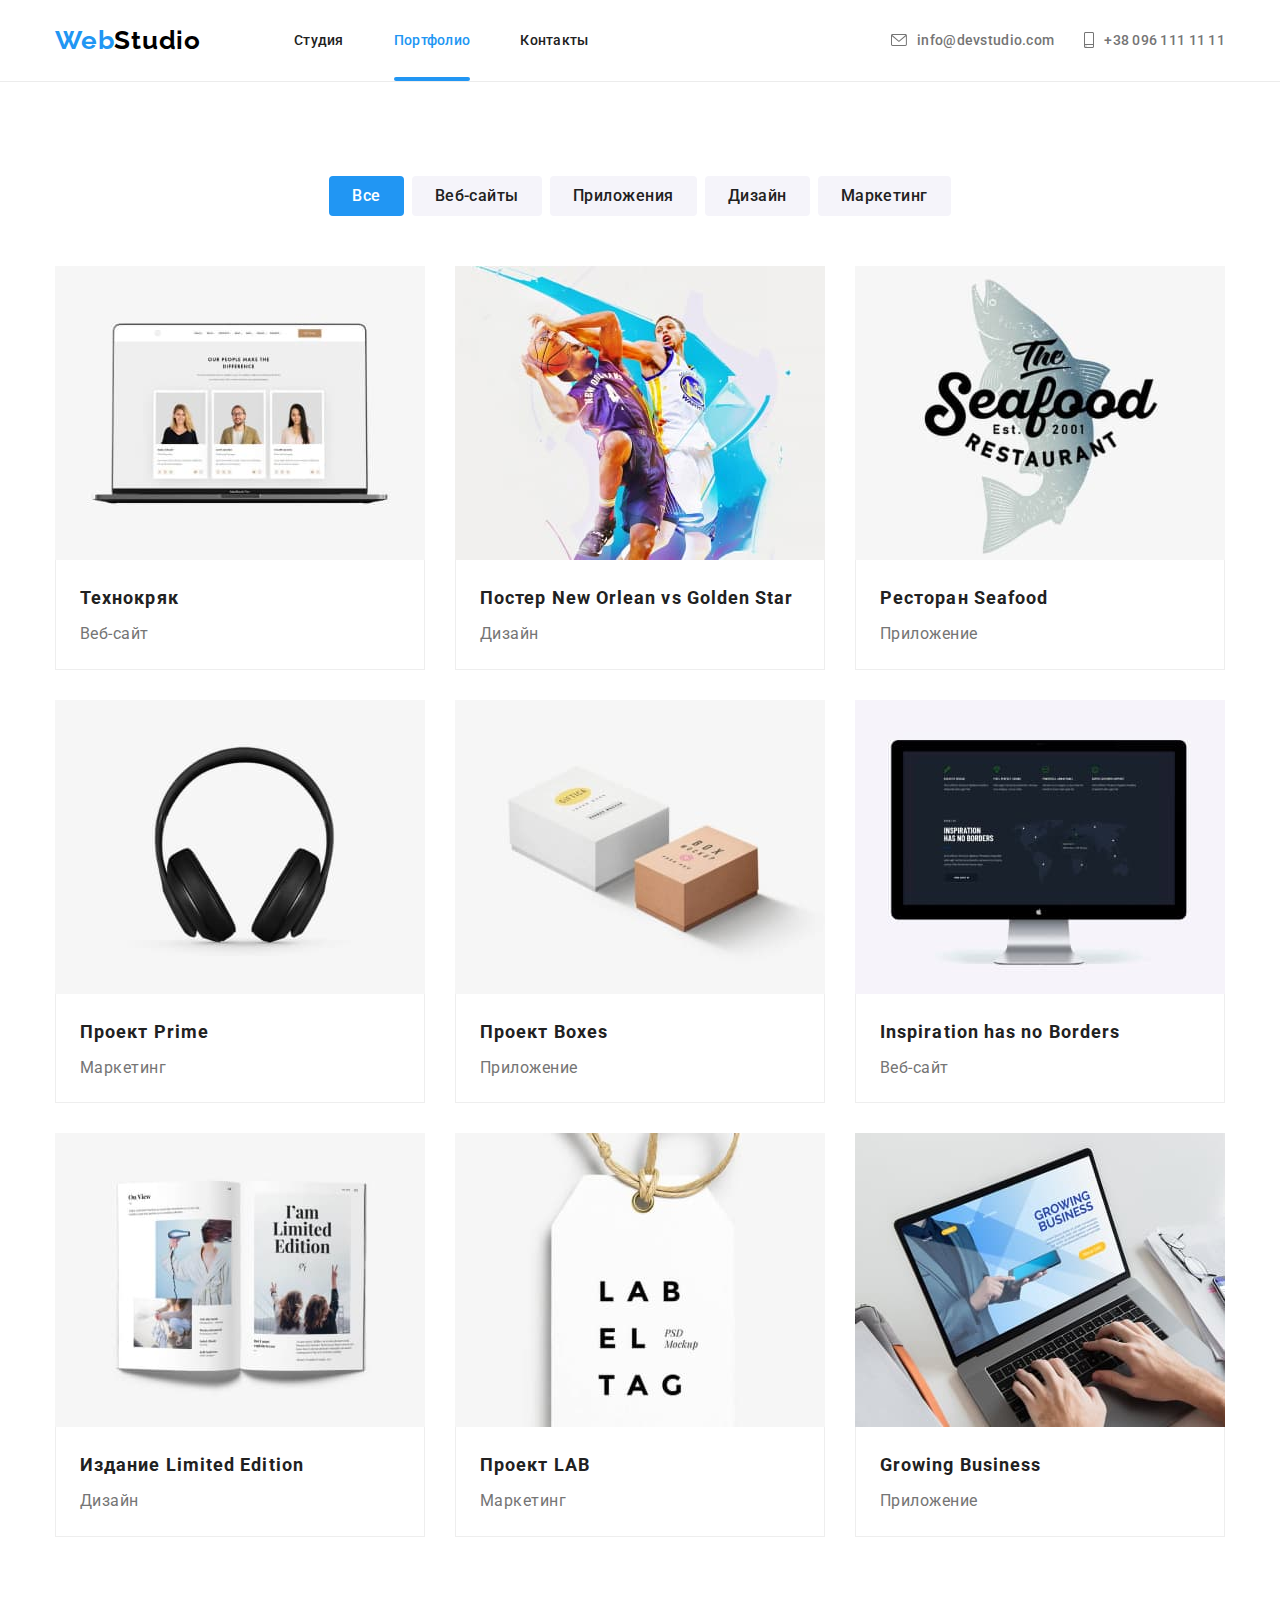
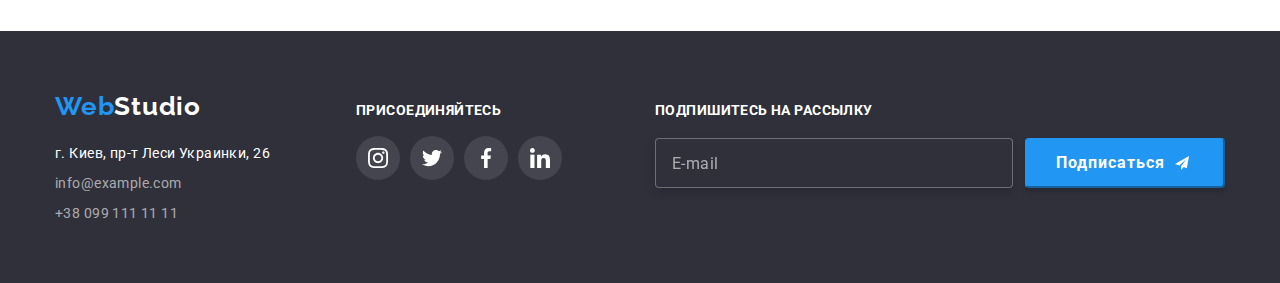
==== portfolio.html @ 1d03615a "Add files via upload" ====
<!DOCTYPE html>
    <html lang="en">
      <head>
        <meta charset="UTF-8" />
        <meta http-equiv="X-UA-Compatible" content="IE=edge" />
        <meta name="viewport" content="width=device-width, initial-scale=1.0" />
        <title>Document</title>
        
        <link rel="preconnect" href="https://fonts.googleapis.com">
    <link rel="preconnect" href="https://fonts.gstatic.com" crossorigin>
    <link href="https://fonts.googleapis.com/css2?family=Raleway:wght@700&family=Roboto:wght@400;500;700;900&display=swap" rel="stylesheet">
    
    <link rel="stylesheet" href="https://cdnjs.cloudflare.com/ajax/libs/modern-normalize/1.1.0/modern-normalize.min.css">
    <link rel="stylesheet" href="./css/styles.css">
      </head>
<body>
        <!--Шапка сайта-->
        <header class="header">
          <div class="container container-design">
          <a href="./index.html" class="webstudio-logo">Web<span class="accent">Studio</span></a>
          <nav style="margin-left: 93px;">
          <ul class="site-nav">
          <li class="site-nav-item"><a class="nav-studio nav-decor" href="./index.html">Студия</a></li>
          <li class="site-nav-item"><a class="nav-portfolio nav-decor current" href="./portfolio.html">Портфолио</a></li>
          <li class="site-nav-item"><a class="nav-contacts nav-decor" href="">Контакты</a></li>
          </ul>
          </nav>
          <ul class="contacts-links">
          <li class="mailto">
          <a class="nav-decor nav-decor-link" href="mailto:info@devstudio.com">
          <svg class="contacts-icon-decor" width="16" height="12">
        <use href="./images/symbol-defs.svg#icon-envelope"></use>
          </svg> info@devstudio.com</a></li>
          <li>
          <a class="nav-decor nav-decor-link" href="tel:+380961111111">
          <svg class="contacts-icon-decor" width="10" height="16">
          <use href="./images/symbol-defs.svg#icon-smartphone"></use></svg>
          +38 096 111 11 11</a></li>
          </ul>
          </div>
          </header>

<!--Герой-->
<main>
  <section style="padding: 94px 0;"> <div class="portfolio-hero-container">
    <ul class="site-nav filter-container">
      <li class="filter-button"> <button type="button" class="button button-1 current"> Все </button></li>
      <li class="filter-button"> <button type="button" class="button button-2"> Веб-сайты </button></li>    
      <li class="filter-button"> <button type="button" class="button button-3"> Приложения </button></li>
      <li class="filter-button"> <button type="button" class="button button-4"> Дизайн </button></li>
      <li class="filter-button"> <button type="button" class="button button-5"> Маркетинг </button></li>    
      </ul>

      <ul class="portfolio-container">
        <li class="portfolio-container-element">
          <a class="card-list-link">
          <div class="portfolio-thumb">
            <img src="./images/portfolio-images/технокряк.jpg"
       alt="технокряк"
       width="370"/>
       <div class="overlay">
        <p class="overlay-text"> Ресурс предлагает комплексные предложения с разным уровнем функционала и сервисов. Все это позволит, посетителю получить исчерпывающие сведения о компании или частном лице. </p>
      </div></div>
        <div class="card-description">
        <h3 class="portfolio-heads">Технокряк</h3>
        <p class="portfolio-description">Веб-сайт</p>
       </div></a></li>
    
      <li class="portfolio-container-element"> 
        <a class="card-list-link"> <div class="portfolio-thumb">
      <img Src="./images/portfolio-images/постер.jpg"
      alt="постер New Orlean vs Golden Star"
      width="370"/>
      <div class="overlay">
      <p class="overlay-text"> Ресурс предлагает комплексные предложения с разным уровнем функционала и сервисов. Все это позволит, посетителю получить исчерпывающие сведения о компании или частном лице. </p>
      </div></div>
      <div class="card-description">
    <h3 class="portfolio-heads">Постер New Orlean vs Golden Star</h3>
    <p class="portfolio-description">Дизайн</p>
    </div></a></li>
      
    <li class="portfolio-container-element"> 
      <a class="card-list-link"> <div class="portfolio-thumb">
      <img
      src="./images/portfolio-images/ресторан.jpg"
      alt="Ресторан Seafood"
      width="370"
    /><div class="overlay">
      <p class="overlay-text"> Ресурс предлагает комплексные предложения с разным уровнем функционала и сервисов. Все это позволит, посетителю получить исчерпывающие сведения о компании или частном лице. </p>
    </div></div>
    <div class="card-description">
    <h3 class="portfolio-heads">Ресторан Seafood</h3>
    <p class="portfolio-description">Приложение</p>
    </div></a></li>
        
      <li class="portfolio-container-element"> 
        <a class="card-list-link"> <div class="portfolio-thumb">
        <img
      src="./images/portfolio-images/проектPrime.jpg"
      alt="Ресторан Seafood"
      width="370"
    /> <div class="overlay">
      <p class="overlay-text"> Ресурс предлагает комплексные предложения с разным уровнем функционала и сервисов. Все это позволит, посетителю получить исчерпывающие сведения о компании или частном лице. </p>
    </div></div>
    <div class="card-description">
        <h3 class="portfolio-heads">Проект Prime</h3>
        <p class="portfolio-description">Маркетинг</p>
      </div></a></li>
      
      <li class="portfolio-container-element"> 
       <a class="card-list-link"> <div class="portfolio-thumb">
        <img
      src="./images/portfolio-images/проектBoxes.jpg"
      alt=""
      width="370"
    /><div class="overlay">
      <p class="overlay-text"> Ресурс предлагает комплексные предложения с разным уровнем функционала и сервисов. Все это позволит, посетителю получить исчерпывающие сведения о компании или частном лице. </p>
    </div></div>
    <div class="card-description">
        <h3 class="portfolio-heads">Проект Boxes</h3>
        <p class="portfolio-description">Приложение</p>
      </div></a></li>  
        
    <li class="portfolio-container-element">
      <a class="card-list-link"> <div class="portfolio-thumb">
      <img
      src="./images/portfolio-images/Inspirations.jpg"
      alt="Inspiration has no Borders"
      width="370"
    /><div class="overlay">
      <p class="overlay-text"> Ресурс предлагает комплексные предложения с разным уровнем функционала и сервисов. Все это позволит, посетителю получить исчерпывающие сведения о компании или частном лице. </p>
    </div></div>
    <div class="card-description">
      <h3 class="portfolio-heads">Inspiration has no Borders</h3>
      <p class="portfolio-description">Веб-сайт</p>
    </div></a></li>
    
    <li class="portfolio-container-element"> 
      <a class="card-list-link"> <div class="portfolio-thumb">
      <img
      src="./images/portfolio-images/издание.jpg"
      alt="Издание Limited Edition"
      width="370"
    /> <div class="overlay">
      <p class="overlay-text"> Ресурс предлагает комплексные предложения с разным уровнем функционала и сервисов. Все это позволит, посетителю получить исчерпывающие сведения о компании или частном лице. </p>
    </div></div>
    <div class="card-description">
        <h3 class="portfolio-heads">Издание Limited Edition</h3>
        <p class="portfolio-description">Дизайн</p>
      </div></a></li>
    
      <li class="portfolio-container-element"> 
        <a class="card-list-link"> <div class="portfolio-thumb">
        <img
      src="./images/portfolio-images/проектLab.jpg"
      alt="Проект LAB"
      width="370"
    /> <div class="overlay">
      <p class="overlay-text"> Ресурс предлагает комплексные предложения с разным уровнем функционала и сервисов. Все это позволит, посетителю получить исчерпывающие сведения о компании или частном лице. </p>
    </div></div>
    <div class="card-description">
      <h3 class="portfolio-heads">Проект LAB</h3>   
      <p class="portfolio-description">Маркетинг</p>
      </div></a></li>  
        
    <li class="portfolio-container-element">
        <a class="card-list-link"> <div class="portfolio-thumb">
      <img
      src="./images/portfolio-images/growingbusiness.jpg"
      alt="Growing Business"
      width="370"
    /> 
    <div class="overlay">
      <p class="overlay-text"> Ресурс предлагает комплексные предложения с разным уровнем функционала и сервисов. Все это позволит, посетителю получить исчерпывающие сведения о компании или частном лице. </p>
    </div></div>
    <div class="card-description">
      <h3 class="portfolio-heads">Growing Business</h3>
      <p class="portfolio-description">Приложение</p>
    </div></a></li></ul> </div> </section>
    </main>
<!--Подвал-->
<footer class="footer"> 
  <div class="container footer-container">
  <div class="address-container">
 <a href="" class="webstudio-logo">Web<span class="accent-footer">Studio</span></a>
  <address class="address">
      <ul class="footer-links">
      <li class="footer-links1"> <a href="https://goo.gl/maps/FCJh6KjiG2ZxYmKU6" target="_blank" rel="noreferrer noopener">г. Киев, пр-т Леси Украинки, 26</a> </li>
      <li class="footer-links2"> <a href="mailto:info@example.com"> info@example.com</a></li>
      <li class="footer-links3"> <a href="tel:+380991111111"> +38 099 111 11 11</a></li>
      </ul>
  </address>
  </div>
  <div class="follow">
    <h2 class="footer-social-link-head">Присоединяйтесь</h2>
    <ul class="social-links-footer">
    <li class="social-links-footer-items">
  <a class="social-link-footer" href="">
    <svg class="team-social-icon" width="20" height="20">
      <use href="./images/symbol-defs.svg#icon-instagram-2"></use>
    </svg> </a> </li>
    <li class="social-links-footer-items">
    <a class="social-link-footer" href="">
      <svg class="team-social-icon" width="20" height="20">
        <use href="./images/symbol-defs.svg#icon-twitter-1"></use>
      </svg></a> </li>
      <li class="social-links-footer-items">
      <a class="social-link-footer" href="">
        <svg class="team-social-icon" width="20" height="20">
          <use href="./images/symbol-defs.svg#icon-facebook-1"></use>
        </svg></a></li>
        <li class="social-links-footer-items">
        <a class="social-link-footer" href="">
          <svg class="team-social-icon" width="20" height="20">
            <use href="./images/symbol-defs.svg#icon-linkedin-1"></use>
          </svg></a> </li>
</ul> </div>

<!--FORM-->
<div class="email-input">
  <b class="email-input-head">Подпишитесь на рассылку</b>
  <form class="sign-up-form"> <label><input type="email" name="email" placeholder="E-mail"/> </label>
  <button type="submit" class="sign-up-button">Подписаться <svg class="sign-up-icon" width="24" height="24">
  <use href="/images/symbol-defs.svg#icon-send"></use> 
  </svg></button></form>   
  </div>
  </div>
  </footer> 

</body>
</html>
---- css/styles.css ----
html {
    box-sizing: border-box;
}
*
*::before,
*::after {
    box-sizing: inherit;
}
:root {
    --primary-font-family:'Roboto', sans-serif;
    --secondary-font-family: 'Raleway', sans-serif;
    --main-text-color: #212121;
    --primary-text-color: #000000; 
    --secondary-text-color: #FFFFFF;
    --accent-color: #2196F3;
    --secondary-accent-color: #757575;
    --background-color: #188CE8;
    --timing-function: cubic-bezier(0.4, 0, 0.2, 1);
}
body {
    margin: 0;
    background-color: white;
    font-family: var(--primary-font-family)
}
ol, ul {
    margin-top: 0;
    margin-bottom: 0;
    padding-left: 0;
    list-style: none;
}
a {
    text-decoration: none;
    cursor: pointer;
}
p {
    margin-top: 0;
    margin-bottom: 0;
}
h1,
h2,
h3,
h4 {
    margin-top: 0;
    margin-bottom: 0;
}
img {
    display: block;
}


/*Шапка сайта*/
.header {
    border-bottom: 1px solid #ECECEC;
}
.container {
    width: 1200px;
    margin-right: auto;
    margin-left: auto;
    padding-left: 15px;
    padding-right: 15px; 
}
.container-design {
    display: flex;
    align-items: center;
}
  .webstudio-logo {
    font-family: var(--secondary-font-family);
    font-weight: 700;
    font-size: 26px;
    line-height: 1.2;
    letter-spacing: 0.03em;
    color: var(--accent-color);
}
.accent {
    font-family: var(--secondary-font-family);
    font-weight: 700;
    font-size: 26px;
    line-height: 1.2;
    letter-spacing: 0.03em;
    color: var(--primary-text-color);
}
.site-nav {
    display: flex;
    padding-left: 0;
    margin-top: 0;
    margin-bottom: 0;
}
.site-nav-item {
    display: block; 
    margin-right: 50px;
    margin-left: 0;
    position: relative;
}
.site-nav-item:last-child {
    margin-right: 0;
}
.nav-decor {
    display: flex;
    align-items: center;
    text-decoration: none;
    list-style: none;
    letter-spacing: 0.02em;
    font-weight: 500;
    font-size: 14px;
    line-height: 1.2;
    color: var(--main-text-color); 
    padding-top: 32px;
    padding-bottom: 32px;
    transition: 250ms var(--timing-function);
}
.current {
    color: var(--accent-color);
}
.nav-decor.current::after {
    content: '';
    position: absolute;
    bottom: 0;
    width: 100%;
    height: 4px;
    background-color: var(--accent-color);
    border-radius: 2px;
}
.nav-decor:hover,
.nav-decor:focus {
    transition: 250ms var(--timing-function);
    color: var(--accent-color);
}
.nav-decor-link {
    color: var(--secondary-accent-color); 
}

/*Контакты*/
.contacts-links {
    display: flex;
    align-items: center;
    margin-left: auto; 
    padding-left: 0;
    margin-top: 0;
    margin-bottom: 0;
    list-style: none;
    letter-spacing: 0.02em;
    color: var(--secondary-accent-color);
}
.mailto {
    margin-right: 30px;
}
.contacts-icon-decor {
    margin-right: 10px;
    fill: var(--secondary-accent-color);
    transition: 250ms var(--timing-function);
}
.nav-decor:hover .contacts-icon-decor,
.nav-decor:focus .contacts-icon-decor {
    fill: var(--accent-color);
}



/* Секция Герой */
.hero {
    padding: 200px 0; 
    background: #2F303A;
    text-align: center; 
    width: 1600px; 
    margin-left: auto;
    margin-right: auto;
    
    background-image: linear-gradient(
    to right,
    rgba(47, 48, 58, 0.4), 
    rgba(47, 48, 58, 0.4)
    ),    
    url("../images/Img.jpg");

    background-size: cover;
    background-position: center;
}
.main-container {
    max-width: 1200px;
    margin-left: auto;
    margin-right: auto;
    padding-right: 15px;
    padding-left: 15px;
}
.main-head {
    margin: 0 auto 30px;
    max-width: 696px;
    
    font-family: var(--primary-font-family)
    font-weight: 900;
    font-size: 44px;
    line-height: 1.36;
    text-align: center;
    letter-spacing: 0.06em;
    text-transform: uppercase;

    color: var(--secondary-text-color);
}

/*Order button*/
.order-button {
    font-family: var(--primary-font-family);
    font-weight: 700;
    font-size: 16px;
    line-height: 1.88;
    border: none;
   
    color: var(--secondary-text-color);

    background: var(--accent-color);
    box-shadow: 0px 4px 4px rgba(0, 0, 0, 0.15);
    border-radius: 4px;
    transition: 250ms var(--timing-function);
}
.order-button:hover,
.order-button:focus {
    background-color: var(--background-color); 
}

/* Наши преимущества */
.second-container {
    width: 1200px;
    margin-left: auto;
    margin-right: auto;
    padding-left: 15px;
    padding-right: 15px;
}
.visually-hidden {
    position: absolute;
    width: 1px;
    height: 1px;
    margin: -1px;
    border: 0;
    padding: 0;
        
    white-space: nowrap;
    clip-path: inset(100%);
    clip: rect(0 0 0 0);
    overflow: hidden;
}
.what-we-offer {
    display: flex;
    margin-top: 0;
    margin-bottom: 0;
    padding-left: 0;
}
.description-box {
    width: 270px;
    padding: 0;
}
.description-box:not(:last-child) {
    margin-right: 30px;
}
.features-icon-item {
    display: flex;
    justify-content: center;
    align-items: center;
    width: 270px;
    height: 120px;
    margin-bottom: 30px;
    background-color: #F5F4FA;
    border-radius: 4px;
    
}
.description-head {
    font-weight: 700;
    font-size: 14px;
    line-height: 1.14;
    letter-spacing: 0.03em;
    text-transform: uppercase;
    color: var(--main-text-color);
    margin: 30px 0 10px;
    padding: 0;  
}
/*
.description-box::before {
    display: block;
    content: "";
    width: 270px;
    height: 120px;      
    background-size: contain;
    background-repeat: no-repeat;
    background-position: center;
}
.description-box.icon-satellite::before {
    content: "";
    background-image: url(../images/features/antenna\ 1.svg);
}
.description-box.icon-watch::before {
    content: "";
    background-image: url(../images/features/clock\ 1.svg);
}
.description-box.icon-pc::before {
    content: "";
    background-image: url(../images/features/diagram\ 1.svg);
}
.description-box.icon-astronaut::before {
    content: "";
    background-image: url(../images/features/astronaut\ 1.svg);
}
*/

.description-box:not(:last-child) {
    margin-right: 30px;
}
.description {
    font-weight: 400;
    font-size: 14px;
    line-height: 1.71;
    letter-spacing: 0.03em;
    color: var(--secondary-accent-color);
}

/* Чем мы занимаемся */
.services-container {
    width: 1200px;
    margin-left: auto;
    margin-right: auto;
    padding-left: 15px;
    padding-right: 15px;
}
.heads2 {
    margin: 0 auto 50px;
    
    font-weight: 700;
    font-size: 36px;
    line-height: 1.2;
    text-align: center;
    letter-spacing: 0.03em;
    color: var(--main-text-color);
}
.services-list {
    display: flex;
    margin: 0;
    padding: 0;
}
.services-list-item:not(:last-child) {
    margin-right: 30px;
}
.services-list-item {
    position: relative;
}
.label {
    position: absolute;
    width: 370px;
    height: 70px;
    left: 0;
    bottom: 0;
    
    display: flex;
    align-items: center;
    justify-content: center;

    font-family: var(--primary-font-family);
    
    font-weight: 700;
    font-size: 14px;
    line-height: 16px;
    letter-spacing: 0.03em;
    text-transform: uppercase;
    color: var(--secondary-text-color);
        
    background: rgba(47, 48, 58, 0.8);
}


/*Команда*/
.our-team {
    padding: 94px 0;
    text-align: center;
    background: #F5F4FA;
    margin-left: auto;
    margin-right: auto;
}
.our-team-container {
    width: 1200px;
    margin-left: auto;
    margin-right: auto;
    padding-left: 15px;
    padding-right: 15px; 
}
.heads3 {
    font-weight: 700;
    font-size: 36px;
    line-height: 1.2;
    text-align: center;
    letter-spacing: 0.03em;
    color: var(--main-text-color);
}
.team-container {
    display: flex;  
    margin-top: 50px; 
}
.team-names-position {
    padding-top: 30px;
    padding-bottom: 30px;
}
.teammembers-names {
    font-weight: 500;
    font-size: 16px;
    line-height: 1.2;
    letter-spacing: 0.03em;
    color: var(--main-text-color);
    
    margin-bottom: 10px;
}
.teammembers-position {
    font-size: 16px;
    line-height: 1.2;
    letter-spacing: 0.03em;
    color: var(--secondary-accent-color);   
}
.team-card {
    list-style: none;
    margin-left: 0;
    padding: 0;
    max-width: 270px;
    background: var(--secondary-text-color);

    box-shadow: 0px 1px 3px rgba(0, 0, 0, 0.12), 0px 1px 1px rgba(0, 0, 0, 0.14), 0px 2px 1px rgba(0, 0, 0, 0.2);
    border-radius: 0px 0px 4px 4px;
}
.team-card:not(:last-child) {
    margin-right: 30px;
}
.social-links-container {
    display: flex;
    justify-content: center;
    margin-top: 16px;
    list-style: none;
}
.social-link {
    display: flex;
    align-items: center;
    justify-content: center;
    width: 44px;
    height: 44px;
    border-radius: 50%;
    transition: 250ms var(--timing-function);
}
.social-link-item:not(:last-child) {
margin-right: 10px;
}
.social-link .team-social-icon {
    fill: #AFB1B8;
}
.social-link:hover,
.social-link:focus {
    background-color: var(--accent-color);
}
.social-link:hover .team-social-icon,
.social-link:focus .team-social-icon {
    fill: var(--secondary-text-color);
}

/*Постоянные клиенты*/

.clients-container {
    text-align: center;
    max-width: 1200px;
    margin-left: auto;
    margin-right: auto;
    padding: 0 15px;
}
.clients-list {
    display: flex;
    flex-direction: row;
    justify-content: space-between;
    width: 1170px;
    margin: 0;
    padding: 0;
}
.clients-list-container {
    
    width: 170px;
    margin: 0 30px 0 0;
    height: 92px;
    
}
.clients-list-container:last-child {
    margin-right: 0;
}
.clients-link {
    display: flex;
    justify-content: center;
    align-items: center;
    width: 100%;
    height: 100%;
    border: 1px solid #AFB1B8;
    border-radius: 4px;
    transition: 250ms var(--timing-function);
}
.clients-link:hover,
.clients-link:focus  {
    border: 1px solid var(--accent-color);
}
.clients-link:hover .clients-logo,
.clients-link:focus .clients-logo {
    fill: var(--accent-color);
}

.clients-logo {
    fill: #afb1b8;
}
/* FOOTER*/
.footer {
    padding-top: 60px;
    padding-bottom: 60px;
    background-color: #2F303A;
    margin-left: auto;
    margin-right: auto;
}
.footer-container {
    margin-left: auto;
    margin-right: auto;
    width: 1200px;
    padding-left: 15px;
    padding-right: 15px;
    display: flex;
    align-items: baseline; 
}
.address-container {
    display: inline-block;
    align-items: baseline;
    margin-left: 0;
}
.webstudio-logo {
    margin-left: 0;
    display: flex;
    font-style: normal;
    text-decoration: none;
}
.accent-footer {
    font-family: var(--secondary-font-family);
    font-weight: 700;
    font-size: 26px;
    line-height: 1.2;
    letter-spacing: 0.03em;
    color: var(--secondary-text-color);
}
.address {
    margin-top: 20px;
    margin-bottom: 0;
    padding: 0; 
    display: inline-block;
    align-items: baseline;
}

.footer-links {
    display: flex;
    flex-direction: column;
    margin: 0;
    padding: 0;
    
    font-style: normal;
    list-style: none;   
}
.footer-links a {
    width: 231px;
    height: 21px;
    display: block;
    font-size: 14px;
    line-height: 1.71;
    letter-spacing: 0.03em;
    color: rgba(255, 255, 255, 0.6);  
}
.footer-links1 a {
    color: var(--secondary-text-color);
}
.footer-links li:not(:last-child) {
    margin-bottom: 9px; 
}
/*FOLLOW*/
.follow {
    display: inline-block;
    align-items: baseline;
    margin-left: 70px;
}
.footer-social-link-head {
    font-family: inherit;
    font-weight: 700;
    font-size: 14px;
    line-height: 1.14;
    letter-spacing: 0.03em;
    text-transform: uppercase;
    color: var(--secondary-text-color);
}
.social-links-footer {
    display: inline-flex;
    list-style: none;
    border-radius: 50%;
    margin-top: 17px;
}
.social-links-footer-items {
    margin-left: auto;
    margin-right: auto;
}
.social-links-footer-items:not(:last-child) {
    margin-right: 10px;
}
.social-link-footer {
    display: flex;
    align-items: center;
    justify-content: center;
    width: 44px;
    height: 44px;
    margin-top: 0;
    border-radius: 50%;
    background: rgba(255, 255, 255, 0.1);
}
.team-social-icon {
    fill: var(--secondary-text-color);
    transition: color 250ms var(--timing-function);
}
.social-link-footer:hover,
.social-link-footer:focus {
    background-color: var(--accent-color);
}

/* ПОДПИШИТЕСЬ НА РАССЫЛКУ*/
.email-input {
    display: flex;
    flex-direction: column;
    align-items: baseline;
    margin-left: 93px;
}

.email-input-head {
    font-family: 'Roboto';
    font-style: normal;
    font-weight: 700;
    font-size: 14px;
    line-height: 16px;
    letter-spacing: 0.03em;
    text-transform: uppercase;

    color: var(--secondary-text-color);
    margin-bottom: 20px;
}
.sign-up-form {
    display: flex;
    justify-content: center;
    align-items: center;
}

.sign-up-form input {
    width: 358px;
    height: 50px;

    border: 1px solid rgba(255, 255, 255, 0.3);
    filter: drop-shadow(0px 4px 4px rgba(0, 0, 0, 0.15));
    border-radius: 4px; 
    margin-right: 12px;
    background-color: #2F303A;
    padding-left: 16px;
    padding-top: 15px;
    padding-bottom: 15px;
    outline: none;
    color: rgba(255, 255, 255, 0.6);
}
.sign-up-form input::placeholder {
    font-family: 'Roboto';
font-style: normal;
font-weight: 400;
font-size: 16px;
line-height: 1.25;

display: flex;
align-items: center;
letter-spacing: 0.03em;
color: rgba(255, 255, 255, 0.6);
}
.sign-up-button {
    width: 200px;
    height: 50px;
    background: var(--accent-color);
    border-color: var(--accent-color);
    box-shadow: 0px 4px 4px rgba(0, 0, 0, 0.15);
    border-radius: 4px;

    font-family: 'Roboto';
    font-style: normal;
    font-weight: 700;
    font-size: 16px;
    line-height: 1.88;

    display: flex;
    align-items: center;
    text-align: center;
    letter-spacing: 0.06em;

    color: var(--secondary-text-color);
    padding-top: 10px;
    padding-bottom: 10px;
    padding-left: 29px;
}

.sign-up-icon {
    padding-left: 10px;
}
/* PORTFOLIO-CONTAINER*/
.portfolio-hero-container {
    width: 1200px;
    padding-left: 15px;
    padding-right: 15px;
    margin: 0 auto;
}
.portfolio-hero-container.site-nav {
    text-align:center;
}
.site-nav.filter-container {
    padding-left: 0;
    padding-right: 0;
    margin-top: 0;
}
.filter-container {
    display: flex;
    justify-content: center;
    margin-bottom: 50px;
}
.site-nav .button {
    font-family: inherit;
    font-weight: 500;
    font-size: 16px;
    line-height: 1.62;
    text-align: center;
    letter-spacing: 0.03em;
    color: var(--main-text-color);
    background: #F5F4FA;
    
    border-radius: 4px;
    border: 1px solid transparent;
    cursor: pointer;
    padding: 6px 22px;

    transition: color 250ms var(--timing-function),
    background-color 250ms var(--timing-function),
    box-shadow 250ms var(--timing-function);
}
.filter-button:not(:last-child) {
    margin-right: 8px;
}
.filter-button .current {
    color: var(--secondary-text-color);
    background-color: var(--accent-color);
}
.site-nav .button:hover,
.site-nav .button:focus {
    color: var(--secondary-text-color);
    background-color: var(--background-color);
    box-shadow: 0px 3px 1px rgba(0, 0, 0, 0.1), 0px 1px 2px rgba(0, 0, 0, 0.08), 0px 2px 2px rgba(0, 0, 0, 0.12);
}

.portfolio-container {
    display: flex;
    flex-wrap: wrap;
    padding: 0;
    margin: 0;
}
.portfolio-container-element {
    width: 370px;
    background: var(--secondary-text-color);
    margin-right: 30px;
    margin-left: 0;
    margin-bottom: 30px;
    cursor: pointer;    
}
.portfolio-container-element:hover .overlay,
.portfolio-container-element:focus .overlay {
    opacity: 1;
    transform: translateY(0);
}
.card-list-link:hover,
.card-list-link:focus {
    box-shadow: 0px 1px 1px rgba(0, 0, 0, 0.12),
        0px 4px 4px rgba(0, 0, 0, 0.06),
        1px 4px 6px rgba(0, 0, 0, 0.16);
}
.overlay {
    position: absolute;
    width:370px;
    height:294px;
    left: 0;
    top: 0;
    padding: 63px 24px;
    font-family: var(--primary-font-family);
    
    font-weight: 400;
    font-size: 18px;
    line-height: 1.56;
    letter-spacing: 0.03em;
    color: var(--secondary-text-color);
    background-color: 
    rgba(33, 150, 243, 0.9);   
    cursor: pointer; 
    opacity: 0;
    transform: translateY(100%);
    transition: opacity 250ms var(--timing-function),
    transform 250ms var(--timing-function);
}
.portfolio-container-element:nth-child(3n) {
    margin-right: 0;
}
.portfolio-container-element:nth-last-child(-n+3) {
    margin-bottom: 0;
}
.portfolio-thumb {
    position: relative;
    overflow: hidden;  
}
.card-list-link {
    display: block;
    text-decoration: none;
    transition: transform 250ms var(--timing-function);
}
.card-description {
    padding: 20px 24px;
    border-left: 1px solid #eeeeee;
    border-right: 1px solid #eeeeee;
    border-bottom: 1px solid #eeeeee;
}
.portfolio-heads {
    font-weight: 700;
    font-size: 18px;
    line-height: 2;
    letter-spacing: 0.06em;
    color: var(--main-text-color);
    margin-top: 0;
    margin-bottom: 0;
}
.portfolio-description {
    font-size: 16px;
    line-height: 1.8;    
    letter-spacing: 0.03em;
    color: var(--secondary-accent-color); 
    margin-top: 4px; 
}

/*МОДАЛЬНОЕ ОКНО*/
.backdrop {
  position: fixed;
  top: 0;
  left: 0;
  bottom: 0;
  right: 0;
  /*
  width: 100vw;  
  height: 100vh; 
  display: flex;
  align-items:center;
  justify-content: center;
  */
  background-color:  hsla(0, 0%, 0%, .5);
  transition: opacity 250ms var(--timing-function), visibility 250ms var(--timing-function);
}
.modal {
    position: absolute;
    top: 50%;
    left: 50%;
    transform: translate(-50%, -50%) scale(1);
    width: 528px;
    height: 581px;
    background-color: rgba(255, 255, 255);
    transition: transform 250ms var(--timing-function);

    padding: 40px;
    margin-left:auto;
    margin-right:auto;
}
.modal-close-btn {
    position: absolute;
    top: 8px;
    right: 8px;
    display: flex;
    align-items: center;
    justify-content: center;
    width: 30px;
    height: 30px;
    border: 1px solid 
    rgba(0, 0, 0, 0.1);
    border-radius: 50%;
    background-color: transparent;
    cursor: pointer;
    padding: 0;
}
.modal-close-btn:hover .modal-close-btn-icon,
.modal-close-btn:focus .modal-close-btn-icon {
fill: var(--accent-color);
}
.modal-close-btn-icon {
    transition: fill 250ms var(--timing-function);
}
.backdrop.is-hidden {
    opacity: 0;
    visibility: hidden;
    pointer-events: none;
}
.backdrop.is-hidden .modal {
    transform: translate(-50%, -50%) scale(0.9);
}


/*CONTACT FORM*/
.modal-head {
    font-weight: 700;
    font-size: 20px;
    line-height: 23px;
    text-align: center;
    letter-spacing: 0.03em;
}
.modal-input-form {
    margin-top: 12px;
}
.modal-input {
    position: relative;
    display: flex;
    flex-direction: column;
    margin-left: auto;
    margin-right: auto;
    width: 448px;
    margin-bottom: 10px;

    font-weight: 400;
    font-size: 12px;
    line-height: 1.16;
    letter-spacing: 0.01em;
    color: var(--secondary-accent-color);
}

.input-your-data {
    margin-left: auto;
    margin-right: auto;
    width: 448px;
    height: 40px;
    border: 1px solid rgba(33, 33, 33, 0.2);
    border-radius: 4px;
    padding-left: 42px;
    margin-top: 4px;
    transition: border-color 250ms var(--timing-function);
}
.input-comment {
    display: flex;
    flex-direction: column;
    width: 448px;
    height: 138px;
    margin-left: auto;
    margin-right: auto;
    margin-bottom: 20px;
    font-weight: 400;
    font-size: 12px;
    line-height: 1.16;
    letter-spacing: 0.01em;
    color: var(--secondary-accent-color);
    transition: border-color 250ms var(--timing-function);
}
.text-comment {
    width: 448px;
    height: 100%;
    padding-top: 12px;
    padding: 12px 16px;
    margin-top: 4px;
    resize: none;
    border: 1px solid rgba(33, 33, 33, 0.2);
    border-radius: 4px;
}
.modal-your-icon {
    position: absolute;
    top: 50%;
    left: 12px;
    fill: var(--main-text-color);
    transition: fill 250ms var(--timing-function);
}

.policy-checkbox {
    display: flex;
    justify-content: center;
    align-items: center;
    font-weight: 400;
    font-size: 14px;
    line-height: 1.71;
    color: var(--secondary-accent-color);
    cursor: pointer;
}
.modal-icon-check {
    position: relative;
    margin-right: 7px;
    border: 2px solid var(--main-text-color);
    border-radius: 2px;
    width: 16px;
    height: 15px;
    transition: background-color 250ms cubic-bezier(0.4, 0, 0.2, 1),
    border-color 250ms cubic-bezier(0.4, 0, 0.2, 1);
}
.visually-hidden {
    position: absolute;
    width: 1px;
    height: 1px;
    margin: -1px;
    border: 0;
    padding: 0;
    white-space: nowrap;
    clip-path: inset(100%);
    clip: rect(0 0 0 0);
    overflow: hidden;
}
.checkbox {
    position: relative;
    margin-right: 7px;
    border: 2px solid var(--main-text-color);
    border-radius: 2px;
    transition: background-color 250ms cubic-bezier(0.4, 0, 0.2, 1),
    border-color 250ms cubic-bezier(0.4, 0, 0.2, 1);
}
.checkbox:checked + .modal-icon-check {
    background-size: contain;
    background-color: var(--accent-color);
    background-image: url(../images/check.svg);
    border-color: transparent;
    outline: none;
}
.checkbox:focus + .modal-icon-check {
    outline: 2px solid var(--main-text-color);
}
.policy-link {
    font-weight: 400;
    font-size: 14px;
    line-height: 1.71;
    color: var(--accent-color);
    text-decoration-line: underline;
}
.send-button {
    display: flex;
    width: 200px;
    height: 50px;
    margin-left: auto;
    margin-right: auto;
    margin-top: 30px;
    align-items: center;
    justify-content: center;
    font-weight: 700;
    font-size: 16px;
    line-height: 1.88;
    border-color: transparent;
    background-color: var(--accent-color);
    color: var(--secondary-text-color);
    border-radius: 4px;

    cursor: pointer;
    transition: background-color 250ms var(--timing-function);
}
.send-button:hover,
.send-button:focus {
    background-color: var(--background-color);
}
.text-comment:focus {
    border-color: var(--accent-color);
    outline: none;
}
.input-your-data:focus {
    border: 1px solid var(--accent-color);
    outline: none;
}
.input-your-data:focus+.modal-your-icon {
    fill: var(--background-color);
}
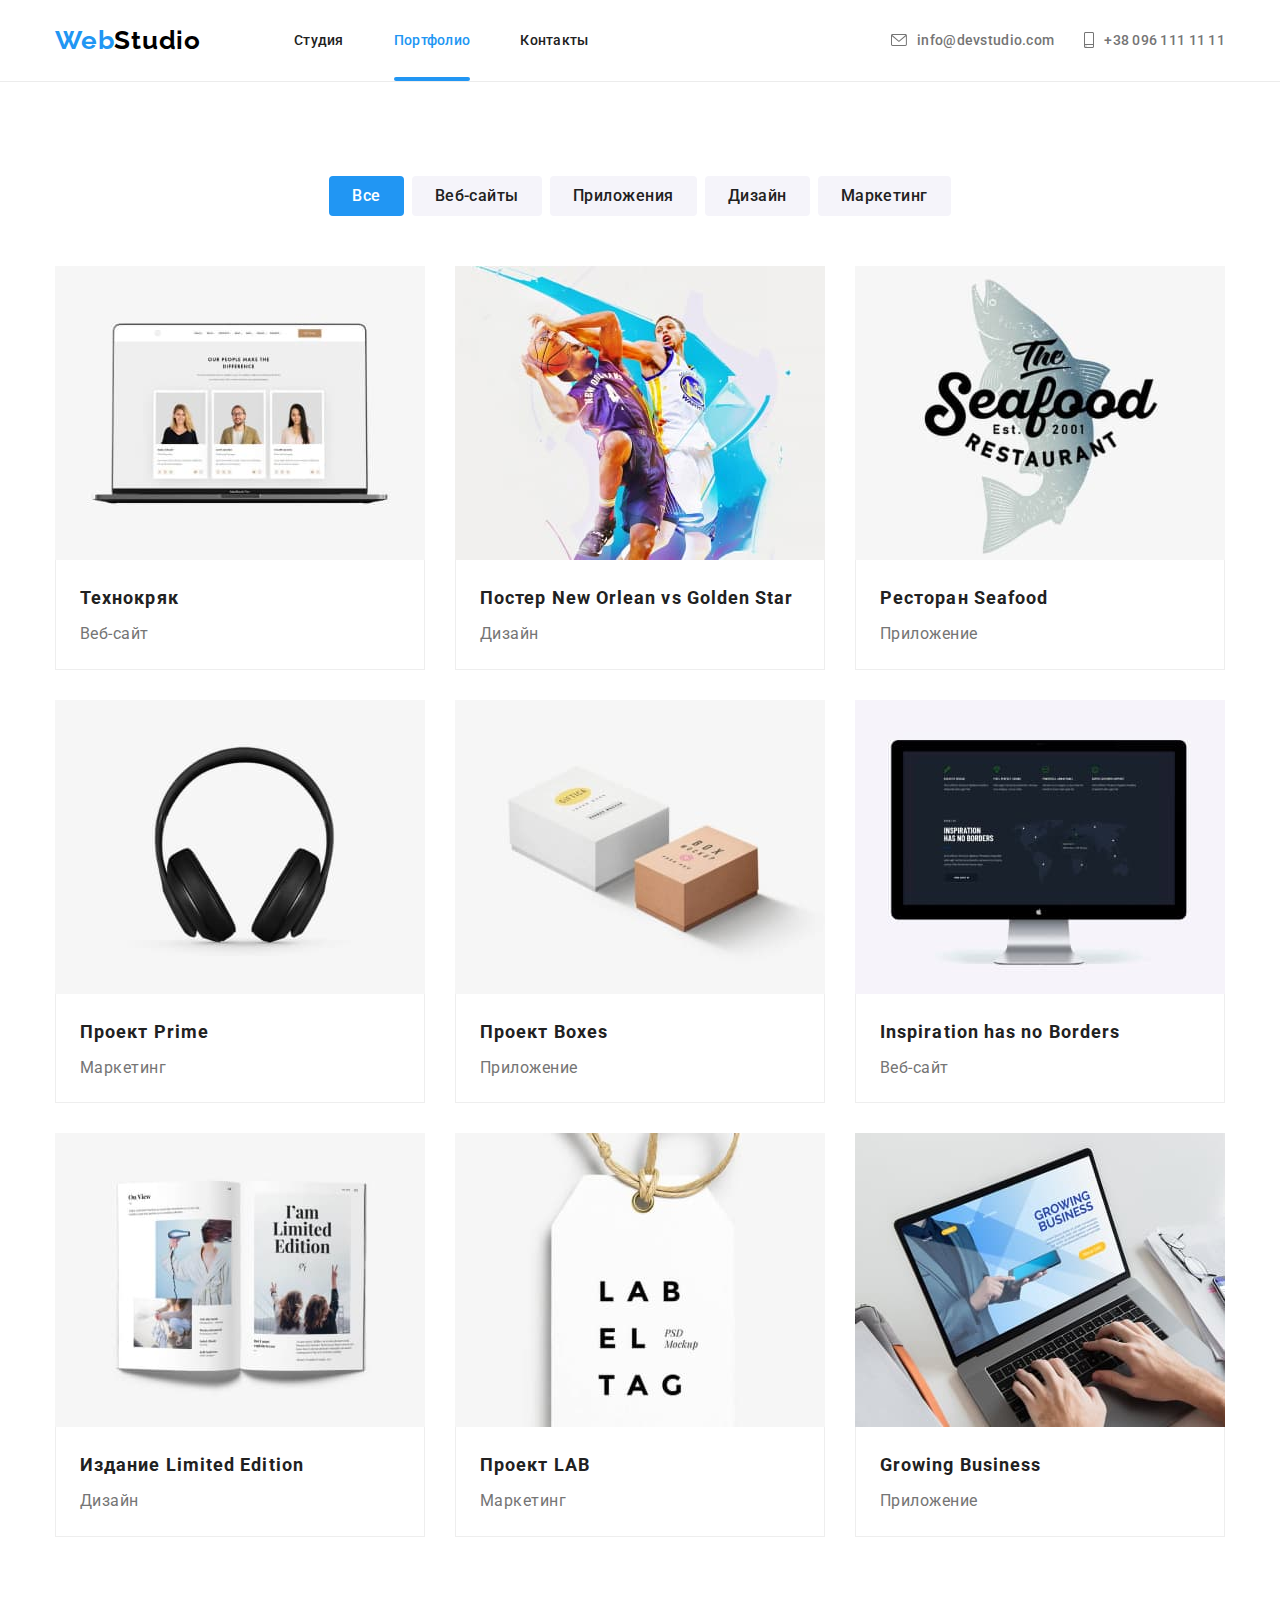
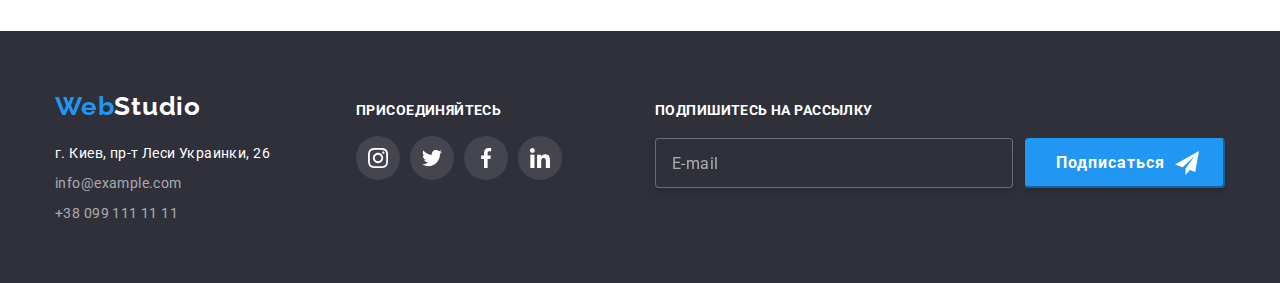
==== commit 93402508: "Add files via upload" ====
--- a/portfolio.html
+++ b/portfolio.html
@@ -42,7 +42,7 @@
 
 <!--Герой-->
 <main>
-  <section style="padding: 94px 0;"> <div class="portfolio-hero-container">
+  <section class="portfolio"> <div class="portfolio-hero-container">
     <ul class="site-nav filter-container">
       <li class="filter-button"> <button type="button" class="button button-1 current"> Все </button></li>
       <li class="filter-button"> <button type="button" class="button button-2"> Веб-сайты </button></li>    
--- a/css/styles.css
+++ b/css/styles.css
@@ -20,7 +20,7 @@
 body {
     margin: 0;
     background-color: white;
-    font-family: var(--primary-font-family)
+    font-family: var(--primary-font-family);
 }
 ol, ul {
     margin-top: 0;
@@ -106,7 +106,7 @@
     color: var(--main-text-color); 
     padding-top: 32px;
     padding-bottom: 32px;
-    transition: 250ms var(--timing-function);
+    transition: color 250ms var(--timing-function);
 }
 .current {
     color: var(--accent-color);
@@ -122,7 +122,6 @@
 }
 .nav-decor:hover,
 .nav-decor:focus {
-    transition: 250ms var(--timing-function);
     color: var(--accent-color);
 }
 .nav-decor-link {
@@ -147,21 +146,18 @@
 .contacts-icon-decor {
     margin-right: 10px;
     fill: var(--secondary-accent-color);
-    transition: 250ms var(--timing-function);
+    transition: fill 250ms var(--timing-function);
 }
 .nav-decor:hover .contacts-icon-decor,
 .nav-decor:focus .contacts-icon-decor {
     fill: var(--accent-color);
 }
-
-
-
 /* Секция Герой */
 .hero {
     padding: 200px 0; 
     background: #2F303A;
     text-align: center; 
-    width: 1600px; 
+    max-width: 1600px; 
     margin-left: auto;
     margin-right: auto;
     
@@ -186,7 +182,7 @@
     margin: 0 auto 30px;
     max-width: 696px;
     
-    font-family: var(--primary-font-family)
+    font-family: var(--primary-font-family);
     font-weight: 900;
     font-size: 44px;
     line-height: 1.36;
@@ -210,7 +206,9 @@
     background: var(--accent-color);
     box-shadow: 0px 4px 4px rgba(0, 0, 0, 0.15);
     border-radius: 4px;
-    transition: 250ms var(--timing-function);
+    transition: color 250ms var(--timing-function),
+    background-color 250ms var(--timing-function),
+    box-shadow 250ms var(--timing-function);
 }
 .order-button:hover,
 .order-button:focus {
@@ -218,12 +216,14 @@
 }
 
 /* Наши преимущества */
+.features {
+    padding: 94px 0;
+}
 .second-container {
     width: 1200px;
     margin-left: auto;
     margin-right: auto;
-    padding-left: 15px;
-    padding-right: 15px;
+    padding: 0 15px;
 }
 .visually-hidden {
     position: absolute;
@@ -257,7 +257,6 @@
     align-items: center;
     width: 270px;
     height: 120px;
-    margin-bottom: 30px;
     background-color: #F5F4FA;
     border-radius: 4px;
     
@@ -272,34 +271,6 @@
     margin: 30px 0 10px;
     padding: 0;  
 }
-/*
-.description-box::before {
-    display: block;
-    content: "";
-    width: 270px;
-    height: 120px;      
-    background-size: contain;
-    background-repeat: no-repeat;
-    background-position: center;
-}
-.description-box.icon-satellite::before {
-    content: "";
-    background-image: url(../images/features/antenna\ 1.svg);
-}
-.description-box.icon-watch::before {
-    content: "";
-    background-image: url(../images/features/clock\ 1.svg);
-}
-.description-box.icon-pc::before {
-    content: "";
-    background-image: url(../images/features/diagram\ 1.svg);
-}
-.description-box.icon-astronaut::before {
-    content: "";
-    background-image: url(../images/features/astronaut\ 1.svg);
-}
-*/
-
 .description-box:not(:last-child) {
     margin-right: 30px;
 }
@@ -312,12 +283,14 @@
 }
 
 /* Чем мы занимаемся */
+.services {
+    padding-bottom: 94px ;
+}
 .services-container {
     width: 1200px;
     margin-left: auto;
     margin-right: auto;
-    padding-left: 15px;
-    padding-right: 15px;
+    padding: 0 15px;
 }
 .heads2 {
     margin: 0 auto 50px;
@@ -436,13 +409,14 @@
     width: 44px;
     height: 44px;
     border-radius: 50%;
-    transition: 250ms var(--timing-function);
+    transition: background-color 250ms var(--timing-function);
 }
 .social-link-item:not(:last-child) {
 margin-right: 10px;
 }
 .social-link .team-social-icon {
     fill: #AFB1B8;
+    transition: fill 250ms var(--timing-function);
 }
 .social-link:hover,
 .social-link:focus {
@@ -455,6 +429,9 @@
 
 /*Постоянные клиенты*/
 
+.clients {
+    padding: 94px 0;
+}
 .clients-container {
     text-align: center;
     max-width: 1200px;
@@ -471,11 +448,9 @@
     padding: 0;
 }
 .clients-list-container {
-    
     width: 170px;
     margin: 0 30px 0 0;
     height: 92px;
-    
 }
 .clients-list-container:last-child {
     margin-right: 0;
@@ -488,7 +463,7 @@
     height: 100%;
     border: 1px solid #AFB1B8;
     border-radius: 4px;
-    transition: 250ms var(--timing-function);
+    transition: border 250ms var(--timing-function);
 }
 .clients-link:hover,
 .clients-link:focus  {
@@ -498,9 +473,9 @@
 .clients-link:focus .clients-logo {
     fill: var(--accent-color);
 }
-
 .clients-logo {
     fill: #afb1b8;
+    transition: fill 250ms var(--timing-function);
 }
 /* FOOTER*/
 .footer {
@@ -520,9 +495,7 @@
     align-items: baseline; 
 }
 .address-container {
-    display: inline-block;
     align-items: baseline;
-    margin-left: 0;
 }
 .webstudio-logo {
     margin-left: 0;
@@ -545,7 +518,6 @@
     display: inline-block;
     align-items: baseline;
 }
-
 .footer-links {
     display: flex;
     flex-direction: column;
@@ -607,6 +579,7 @@
     margin-top: 0;
     border-radius: 50%;
     background: rgba(255, 255, 255, 0.1);
+    transition: background-color 250ms var(--timing-function);
 }
 .team-social-icon {
     fill: var(--secondary-text-color);
@@ -660,15 +633,15 @@
 }
 .sign-up-form input::placeholder {
     font-family: 'Roboto';
-font-style: normal;
-font-weight: 400;
-font-size: 16px;
-line-height: 1.25;
-
-display: flex;
-align-items: center;
-letter-spacing: 0.03em;
-color: rgba(255, 255, 255, 0.6);
+    font-style: normal;
+    font-weight: 400;
+    font-size: 16px;
+    line-height: 1.25;
+
+    display: flex;
+    align-items: center;
+    letter-spacing: 0.03em;
+    color: rgba(255, 255, 255, 0.6);
 }
 .sign-up-button {
     width: 200px;
@@ -696,13 +669,16 @@
 }
 
 .sign-up-icon {
-    padding-left: 10px;
+    margin-left: 10px;
 }
 /* PORTFOLIO-CONTAINER*/
+
+.portfolio {
+    padding: 94px 0;
+}
 .portfolio-hero-container {
     width: 1200px;
-    padding-left: 15px;
-    padding-right: 15px;
+    padding: 0 15px;
     margin: 0 auto;
 }
 .portfolio-hero-container.site-nav {
@@ -811,7 +787,7 @@
 .card-list-link {
     display: block;
     text-decoration: none;
-    transition: transform 250ms var(--timing-function);
+    transition: box-shadow 250ms var(--timing-function);
 }
 .card-description {
     padding: 20px 24px;
@@ -843,13 +819,7 @@
   left: 0;
   bottom: 0;
   right: 0;
-  /*
-  width: 100vw;  
-  height: 100vh; 
-  display: flex;
-  align-items:center;
-  justify-content: center;
-  */
+
   background-color:  hsla(0, 0%, 0%, .5);
   transition: opacity 250ms var(--timing-function), visibility 250ms var(--timing-function);
 }
@@ -983,13 +953,13 @@
 }
 .modal-icon-check {
     position: relative;
-    margin-right: 7px;
+    margin-right: 9px;
     border: 2px solid var(--main-text-color);
     border-radius: 2px;
     width: 16px;
     height: 15px;
-    transition: background-color 250ms cubic-bezier(0.4, 0, 0.2, 1),
-    border-color 250ms cubic-bezier(0.4, 0, 0.2, 1);
+    transition: background-color 250ms var(--timing-function),
+    border-color 250ms var(--timing-function);
 }
 .visually-hidden {
     position: absolute;
@@ -1003,14 +973,6 @@
     clip: rect(0 0 0 0);
     overflow: hidden;
 }
-.checkbox {
-    position: relative;
-    margin-right: 7px;
-    border: 2px solid var(--main-text-color);
-    border-radius: 2px;
-    transition: background-color 250ms cubic-bezier(0.4, 0, 0.2, 1),
-    border-color 250ms cubic-bezier(0.4, 0, 0.2, 1);
-}
 .checkbox:checked + .modal-icon-check {
     background-size: contain;
     background-color: var(--accent-color);
@@ -1018,6 +980,7 @@
     border-color: transparent;
     outline: none;
 }
+
 .checkbox:focus + .modal-icon-check {
     outline: 2px solid var(--main-text-color);
 }
